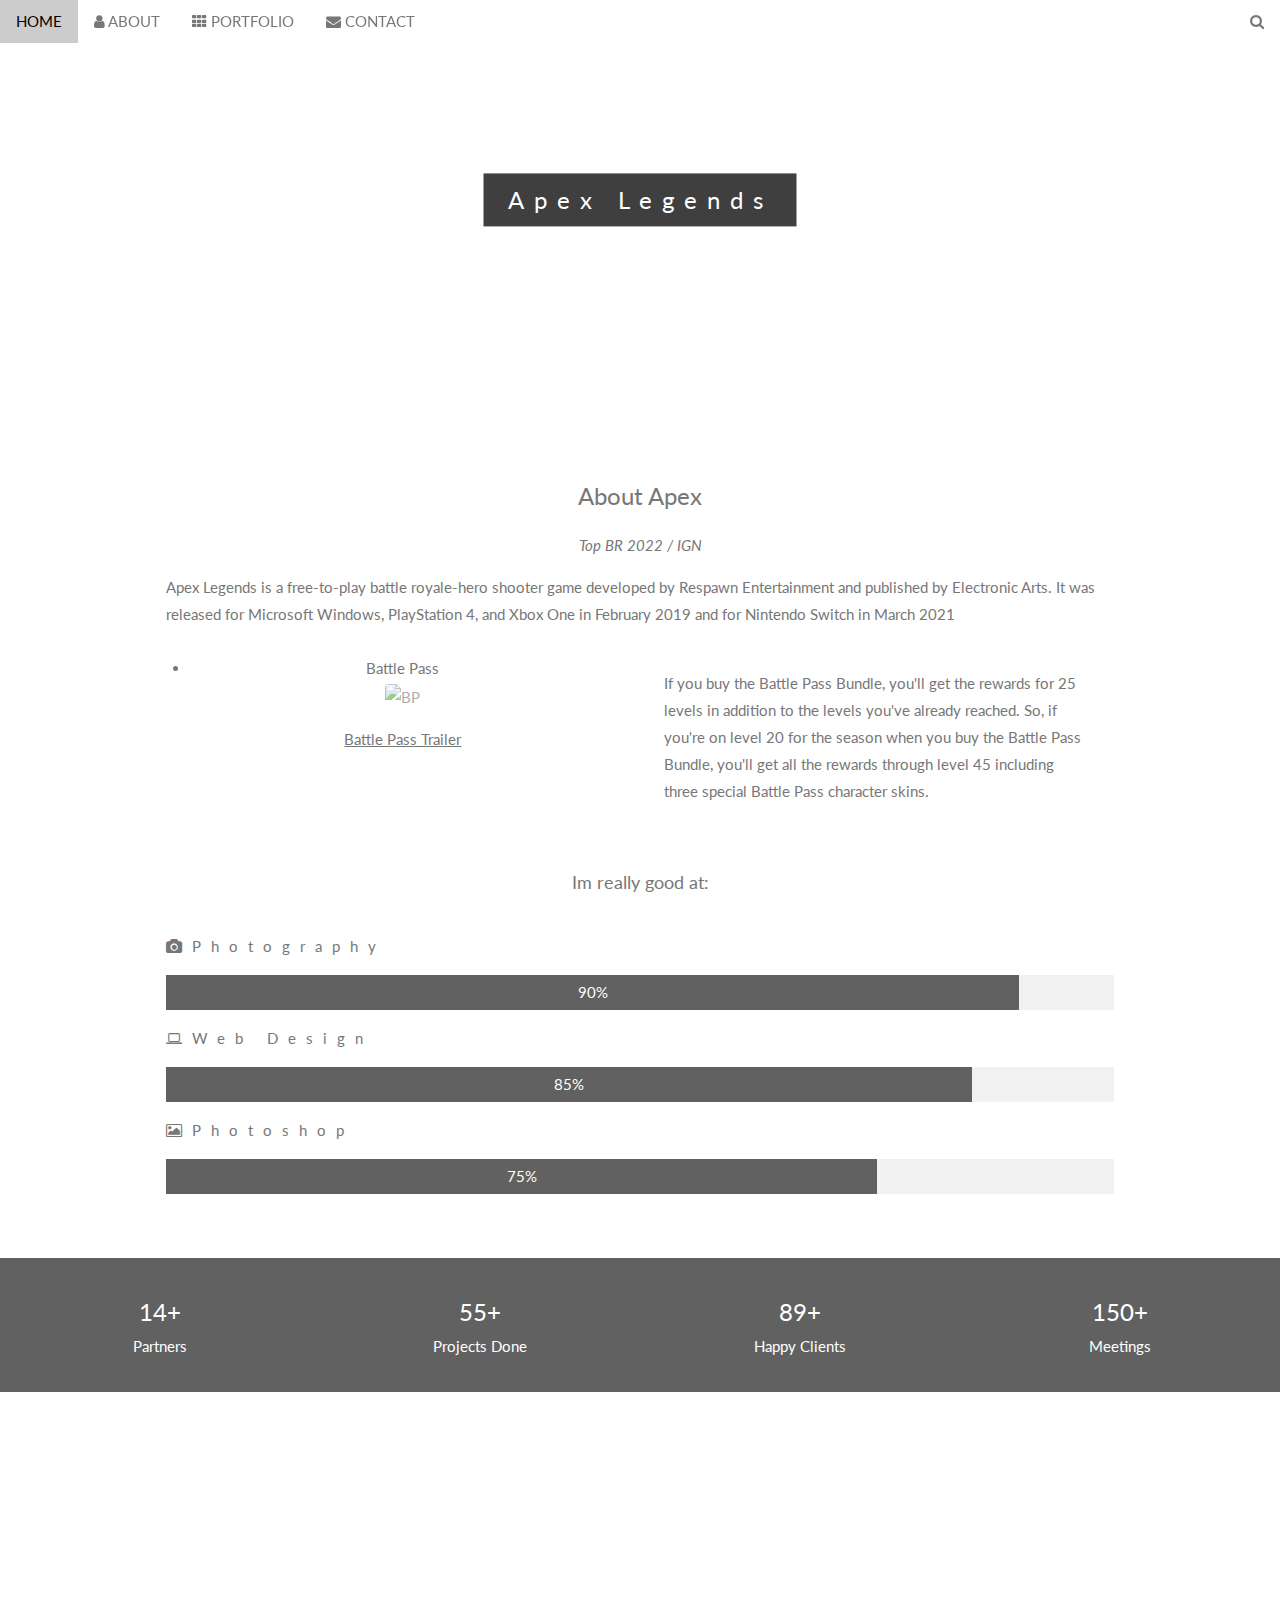
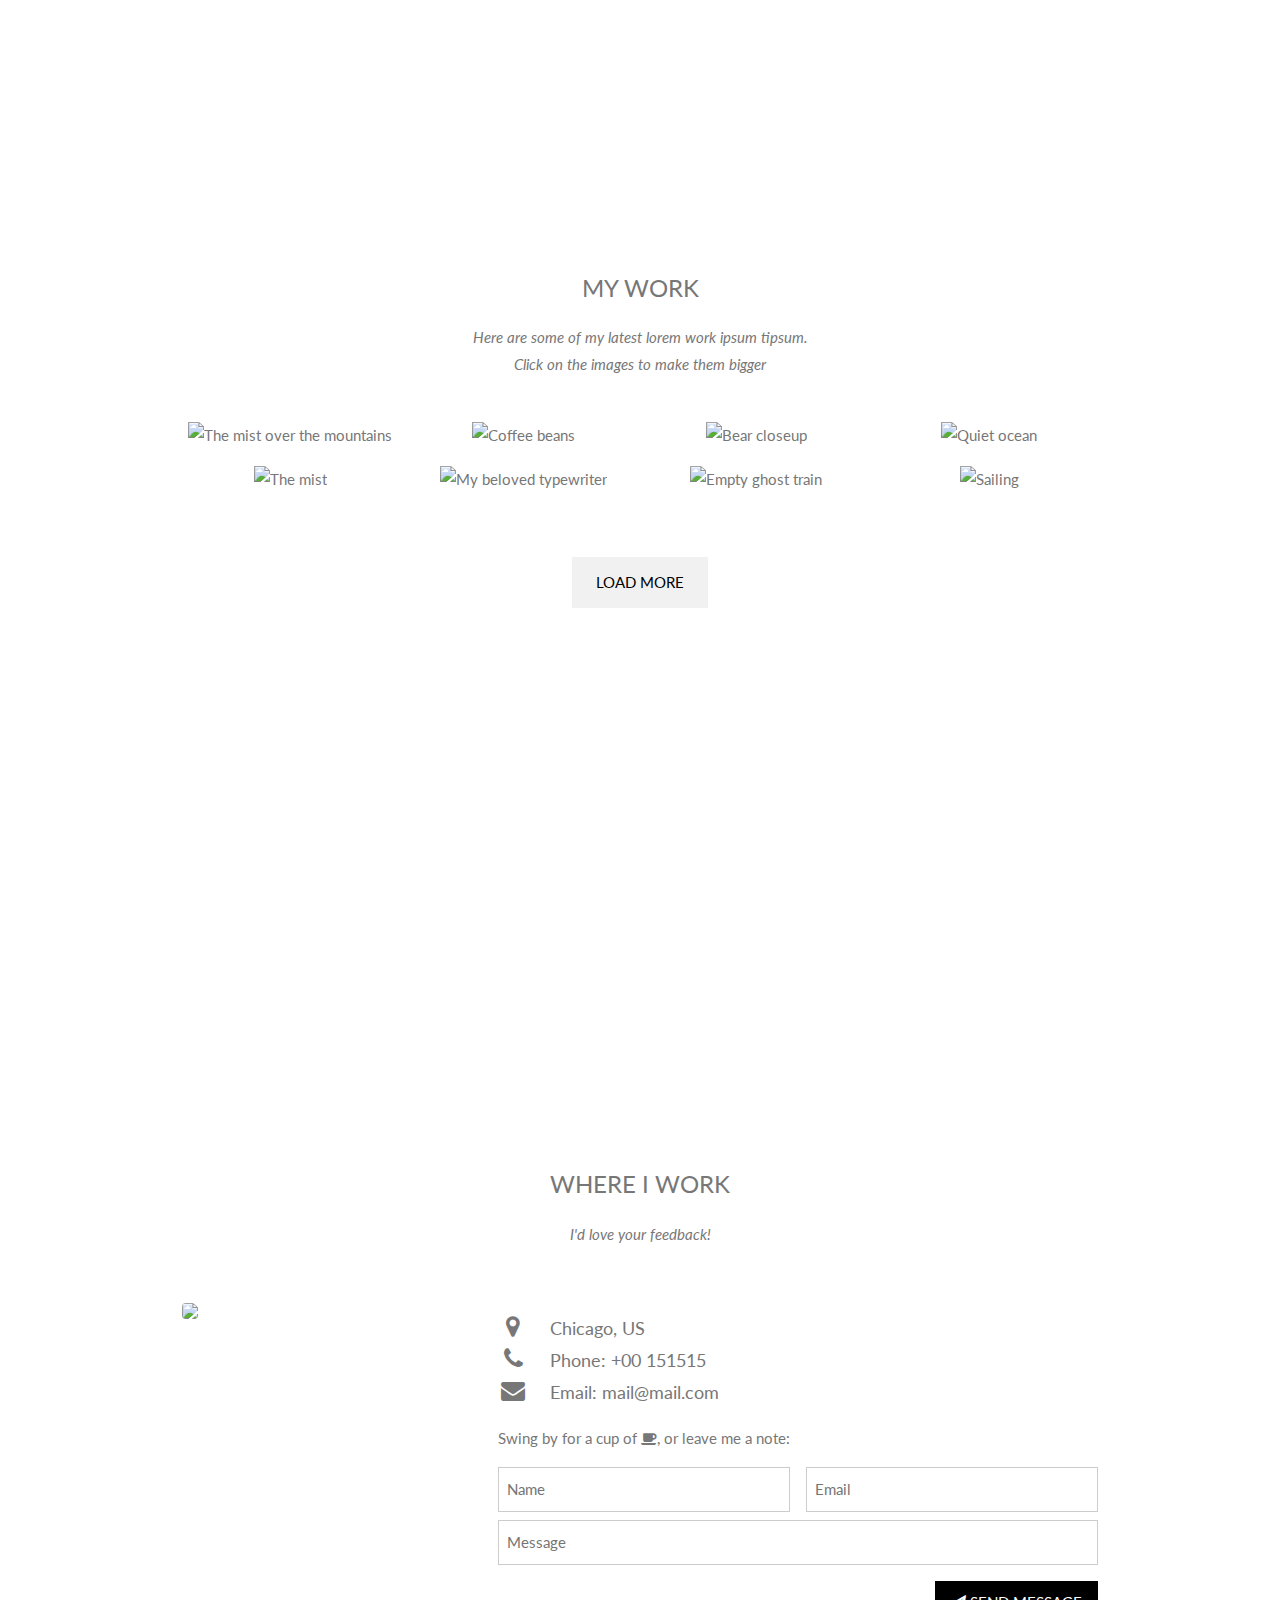
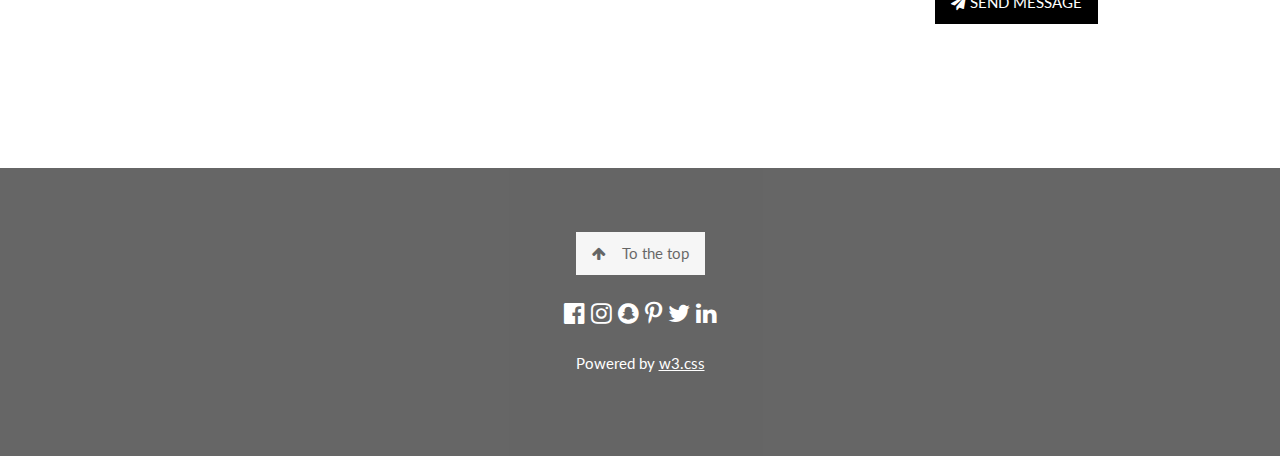
==== full website.html @ 447d1e26 "Add files via upload" ====
<!DOCTYPE html>
<html>
<head>
<title>W3.CSS Template</title>
<meta charset="UTF-8">
<meta name="viewport" content="width=device-width, initial-scale=1">
<link rel="stylesheet" href="https://www.w3schools.com/w3css/4/w3.css">
<link rel="stylesheet" href="https://fonts.googleapis.com/css?family=Lato">
<link rel="stylesheet" href="https://cdnjs.cloudflare.com/ajax/libs/font-awesome/4.7.0/css/font-awesome.min.css">
<style>
body,h1,h2,h3,h4,h5,h6 {font-family: "Lato", sans-serif;}
body, html {
  height: 100%;
  color: #777;
  line-height: 1.8;
}

/* Create a Parallax Effect */
.bgimg-1, .bgimg-2, .bgimg-3 {
  background-attachment: fixed;
  background-position: center;
  background-repeat: no-repeat;
  background-size: cover;
}

/* First image (Logo. Full height) */
.bgimg-1 {
  background-image: url('https://s2.best-wallpaper.net/wallpaper/3840x2160/1908/Apex-Legends_3840x2160.jpg');
  min-height: 100%;
}

/* Second image (Portfolio) */
.bgimg-2 {
  background-image: url("https://s2.best-wallpaper.net/wallpaper/3840x2160/1908/Apex-Legends_3840x2160.jpg");
  min-height: 400px;
}

/* Third image (Contact) */
.bgimg-3 {
  background-image: url("/w3images/parallax3.jpg");
  min-height: 400px;
}

.w3-wide {letter-spacing: 10px;}
.w3-hover-opacity {cursor: pointer;}

/* Turn off parallax scrolling for tablets and phones */
@media only screen and (max-device-width: 1600px) {
  .bgimg-1, .bgimg-2, .bgimg-3 {
    background-attachment: scroll;
    min-height: 400px;
  }
}
</style>
</head>
<body>

<!-- Navbar (sit on top) -->
<div class="w3-top">
  <div class="w3-bar" id="myNavbar">
    <a class="w3-bar-item w3-button w3-hover-black w3-hide-medium w3-hide-large w3-right" href="javascript:void(0);" onclick="toggleFunction()" title="Toggle Navigation Menu">
      <i class="fa fa-bars"></i>
    </a>
    <a href="#home" class="w3-bar-item w3-button">HOME</a>
    <a href="#about" class="w3-bar-item w3-button w3-hide-small"><i class="fa fa-user"></i> ABOUT</a>
    <a href="#portfolio" class="w3-bar-item w3-button w3-hide-small"><i class="fa fa-th"></i> PORTFOLIO</a>
    <a href="#contact" class="w3-bar-item w3-button w3-hide-small"><i class="fa fa-envelope"></i> CONTACT</a>
    <a href="#" class="w3-bar-item w3-button w3-hide-small w3-right w3-hover-red">
      <i class="fa fa-search"></i>
    </a>
  </div>

  <!-- Navbar on small screens -->
  <div id="navDemo" class="w3-bar-block w3-white w3-hide w3-hide-large w3-hide-medium">
    <a href="#about" class="w3-bar-item w3-button" onclick="toggleFunction()">ABOUT</a>
    <a href="#portfolio" class="w3-bar-item w3-button" onclick="toggleFunction()">PORTFOLIO</a>
    <a href="#contact" class="w3-bar-item w3-button" onclick="toggleFunction()">CONTACT</a>
    <a href="#" class="w3-bar-item w3-button">SEARCH</a>
  </div>
</div>

<!-- First Parallax Image with Logo Text -->
<div class="bgimg-1 w3-display-container w3-opacity-min" id="home">
  <div class="w3-display-middle" style="white-space:nowrap;">
    <span class="w3-center w3-padding-large w3-black w3-xlarge w3-wide w3-animate-opacity">Apex <span class="w3-hide-small">Legends</span> </span>
  </div>
</div>

<!-- Container (About Section) -->
<div class="w3-content w3-container w3-padding-64" id="about">
  <h3 class="w3-center">About Apex</h3>
  <p class="w3-center"><em>Top BR 2022 / IGN</em></p>
  <p>Apex Legends is a free-to-play battle royale-hero shooter game developed by Respawn
       Entertainment and published by Electronic Arts. It was released for Microsoft Windows, PlayStation 4, and Xbox One in February 2019
        and for Nintendo Switch in March 2021</p>
  <div class="w3-row">
    <div class="w3-col m6 w3-center w3-padding-large">
        <li>Battle Pass</li>
      <img src="https://i.ytimg.com/vi/gZVpiWUctLo/maxresdefault.jpg" class="w3-round w3-image w3-opacity w3-hover-opacity-off" alt="BP" width="500" height="333">
      <a href="https://www.youtube.com/watch?v=gZVpiWUctLo&vl=en"><p>Battle Pass Trailer</p></a>
    </div>

    <!-- Hide this text on small devices -->
    <div class="w3-col m6 w3-hide-small w3-padding-large">
      <p>If you buy the Battle Pass Bundle, you'll get the rewards for 25 levels in addition to the levels you've already reached. So, if you're on level 
          20 for the season when you buy the Battle Pass Bundle, you'll get all the rewards through level 45 including three special Battle Pass character skins.</p>
    </div>
  </div>
  <p class="w3-large w3-center w3-padding-16">Im really good at:</p>
  <p class="w3-wide"><i class="fa fa-camera"></i>Photography</p>
  <div class="w3-light-grey">
    <div class="w3-container w3-padding-small w3-dark-grey w3-center" style="width:90%">90%</div>
  </div>
  <p class="w3-wide"><i class="fa fa-laptop"></i>Web Design</p>
  <div class="w3-light-grey">
    <div class="w3-container w3-padding-small w3-dark-grey w3-center" style="width:85%">85%</div>
  </div>
  <p class="w3-wide"><i class="fa fa-photo"></i>Photoshop</p>
  <div class="w3-light-grey">
    <div class="w3-container w3-padding-small w3-dark-grey w3-center" style="width:75%">75%</div>
  </div>
</div>

<div class="w3-row w3-center w3-dark-grey w3-padding-16">
  <div class="w3-quarter w3-section">
    <span class="w3-xlarge">14+</span><br>
    Partners
  </div>
  <div class="w3-quarter w3-section">
    <span class="w3-xlarge">55+</span><br>
    Projects Done
  </div>
  <div class="w3-quarter w3-section">
    <span class="w3-xlarge">89+</span><br>
    Happy Clients
  </div>
  <div class="w3-quarter w3-section">
    <span class="w3-xlarge">150+</span><br>
    Meetings
  </div>
</div>

<!-- Second Parallax Image with Portfolio Text -->
<div class="bgimg-2 w3-display-container w3-opacity-min">
  <div class="w3-display-middle">
    <span class="w3-xxlarge w3-text-white w3-wide"></span>
  </div>
</div>

<!-- Container (Portfolio Section) -->
<div class="w3-content w3-container w3-padding-64" id="portfolio">
  <h3 class="w3-center">MY WORK</h3>
  <p class="w3-center"><em>Here are some of my latest lorem work ipsum tipsum.<br> Click on the images to make them bigger</em></p><br>

  <!-- Responsive Grid. Four columns on tablets, laptops and desktops. Will stack on mobile devices/small screens (100% width) -->
  <div class="w3-row-padding w3-center">
    <div class="w3-col m3">
      <img src="/w3images/p1.jpg" style="width:100%" onclick="onClick(this)" class="w3-hover-opacity" alt="The mist over the mountains">
    </div>

    <div class="w3-col m3">
      <img src="/w3images/p2.jpg" style="width:100%" onclick="onClick(this)" class="w3-hover-opacity" alt="Coffee beans">
    </div>

    <div class="w3-col m3">
      <img src="/w3images/p3.jpg" style="width:100%" onclick="onClick(this)" class="w3-hover-opacity" alt="Bear closeup">
    </div>

    <div class="w3-col m3">
      <img src="/w3images/p4.jpg" style="width:100%" onclick="onClick(this)" class="w3-hover-opacity" alt="Quiet ocean">
    </div>
  </div>

  <div class="w3-row-padding w3-center w3-section">
    <div class="w3-col m3">
      <img src="/w3images/p5.jpg" style="width:100%" onclick="onClick(this)" class="w3-hover-opacity" alt="The mist">
    </div>

    <div class="w3-col m3">
      <img src="/w3images/p6.jpg" style="width:100%" onclick="onClick(this)" class="w3-hover-opacity" alt="My beloved typewriter">
    </div>

    <div class="w3-col m3">
      <img src="/w3images/p7.jpg" style="width:100%" onclick="onClick(this)" class="w3-hover-opacity" alt="Empty ghost train">
    </div>

    <div class="w3-col m3">
      <img src="/w3images/p8.jpg" style="width:100%" onclick="onClick(this)" class="w3-hover-opacity" alt="Sailing">
    </div>
    <button class="w3-button w3-padding-large w3-light-grey" style="margin-top:64px">LOAD MORE</button>
  </div>
</div>

<!-- Modal for full size images on click-->
<div id="modal01" class="w3-modal w3-black" onclick="this.style.display='none'">
  <span class="w3-button w3-large w3-black w3-display-topright" title="Close Modal Image"><i class="fa fa-remove"></i></span>
  <div class="w3-modal-content w3-animate-zoom w3-center w3-transparent w3-padding-64">
    <img id="img01" class="w3-image">
    <p id="caption" class="w3-opacity w3-large"></p>
  </div>
</div>

<!-- Third Parallax Image with Portfolio Text -->
<div class="bgimg-3 w3-display-container w3-opacity-min">
  <div class="w3-display-middle">
     <span class="w3-xxlarge w3-text-white w3-wide">CONTACT</span>
  </div>
</div>

<!-- Container (Contact Section) -->
<div class="w3-content w3-container w3-padding-64" id="contact">
  <h3 class="w3-center">WHERE I WORK</h3>
  <p class="w3-center"><em>I'd love your feedback!</em></p>

  <div class="w3-row w3-padding-32 w3-section">
    <div class="w3-col m4 w3-container">
      <img src="/w3images/map.jpg" class="w3-image w3-round" style="width:100%">
    </div>
    <div class="w3-col m8 w3-panel">
      <div class="w3-large w3-margin-bottom">
        <i class="fa fa-map-marker fa-fw w3-hover-text-black w3-xlarge w3-margin-right"></i> Chicago, US<br>
        <i class="fa fa-phone fa-fw w3-hover-text-black w3-xlarge w3-margin-right"></i> Phone: +00 151515<br>
        <i class="fa fa-envelope fa-fw w3-hover-text-black w3-xlarge w3-margin-right"></i> Email: mail@mail.com<br>
      </div>
      <p>Swing by for a cup of <i class="fa fa-coffee"></i>, or leave me a note:</p>
      <form action="/action_page.php" target="_blank">
        <div class="w3-row-padding" style="margin:0 -16px 8px -16px">
          <div class="w3-half">
            <input class="w3-input w3-border" type="text" placeholder="Name" required name="Name">
          </div>
          <div class="w3-half">
            <input class="w3-input w3-border" type="text" placeholder="Email" required name="Email">
          </div>
        </div>
        <input class="w3-input w3-border" type="text" placeholder="Message" required name="Message">
        <button class="w3-button w3-black w3-right w3-section" type="submit">
          <i class="fa fa-paper-plane"></i> SEND MESSAGE
        </button>
      </form>
    </div>
  </div>
</div>

<!-- Footer -->
<footer class="w3-center w3-black w3-padding-64 w3-opacity w3-hover-opacity-off">
  <a href="#home" class="w3-button w3-light-grey"><i class="fa fa-arrow-up w3-margin-right"></i>To the top</a>
  <div class="w3-xlarge w3-section">
    <i class="fa fa-facebook-official w3-hover-opacity"></i>
    <i class="fa fa-instagram w3-hover-opacity"></i>
    <i class="fa fa-snapchat w3-hover-opacity"></i>
    <i class="fa fa-pinterest-p w3-hover-opacity"></i>
    <i class="fa fa-twitter w3-hover-opacity"></i>
    <i class="fa fa-linkedin w3-hover-opacity"></i>
  </div>
  <p>Powered by <a href="https://www.instagram.com/accounts/login/?next=/marcel.brard/" title="https://www.instagram.com/accounts/login/?next=/marcel.brard/" target="_blank" class="w3-hover-text-green">w3.css</a></p>
</footer>
 
<script>
// Modal Image Gallery
function onClick(element) {
  document.getElementById("img01").src = element.src;
  document.getElementById("modal01").style.display = "block";
  var captionText = document.getElementById("caption");
  captionText.innerHTML = element.alt;
}

// Change style of navbar on scroll
window.onscroll = function() {myFunction()};
function myFunction() {
    var navbar = document.getElementById("myNavbar");
    if (document.body.scrollTop > 100 || document.documentElement.scrollTop > 100) {
        navbar.className = "w3-bar" + " w3-card" + " w3-animate-top" + " w3-white";
    } else {
        navbar.className = navbar.className.replace(" w3-card w3-animate-top w3-white", "");
    }
}

// Used to toggle the menu on small screens when clicking on the menu button
function toggleFunction() {
    var x = document.getElementById("navDemo");
    if (x.className.indexOf("w3-show") == -1) {
        x.className += " w3-show";
    } else {
        x.className = x.className.replace(" w3-show", "");
    }
}
</script>

</body>
</html>
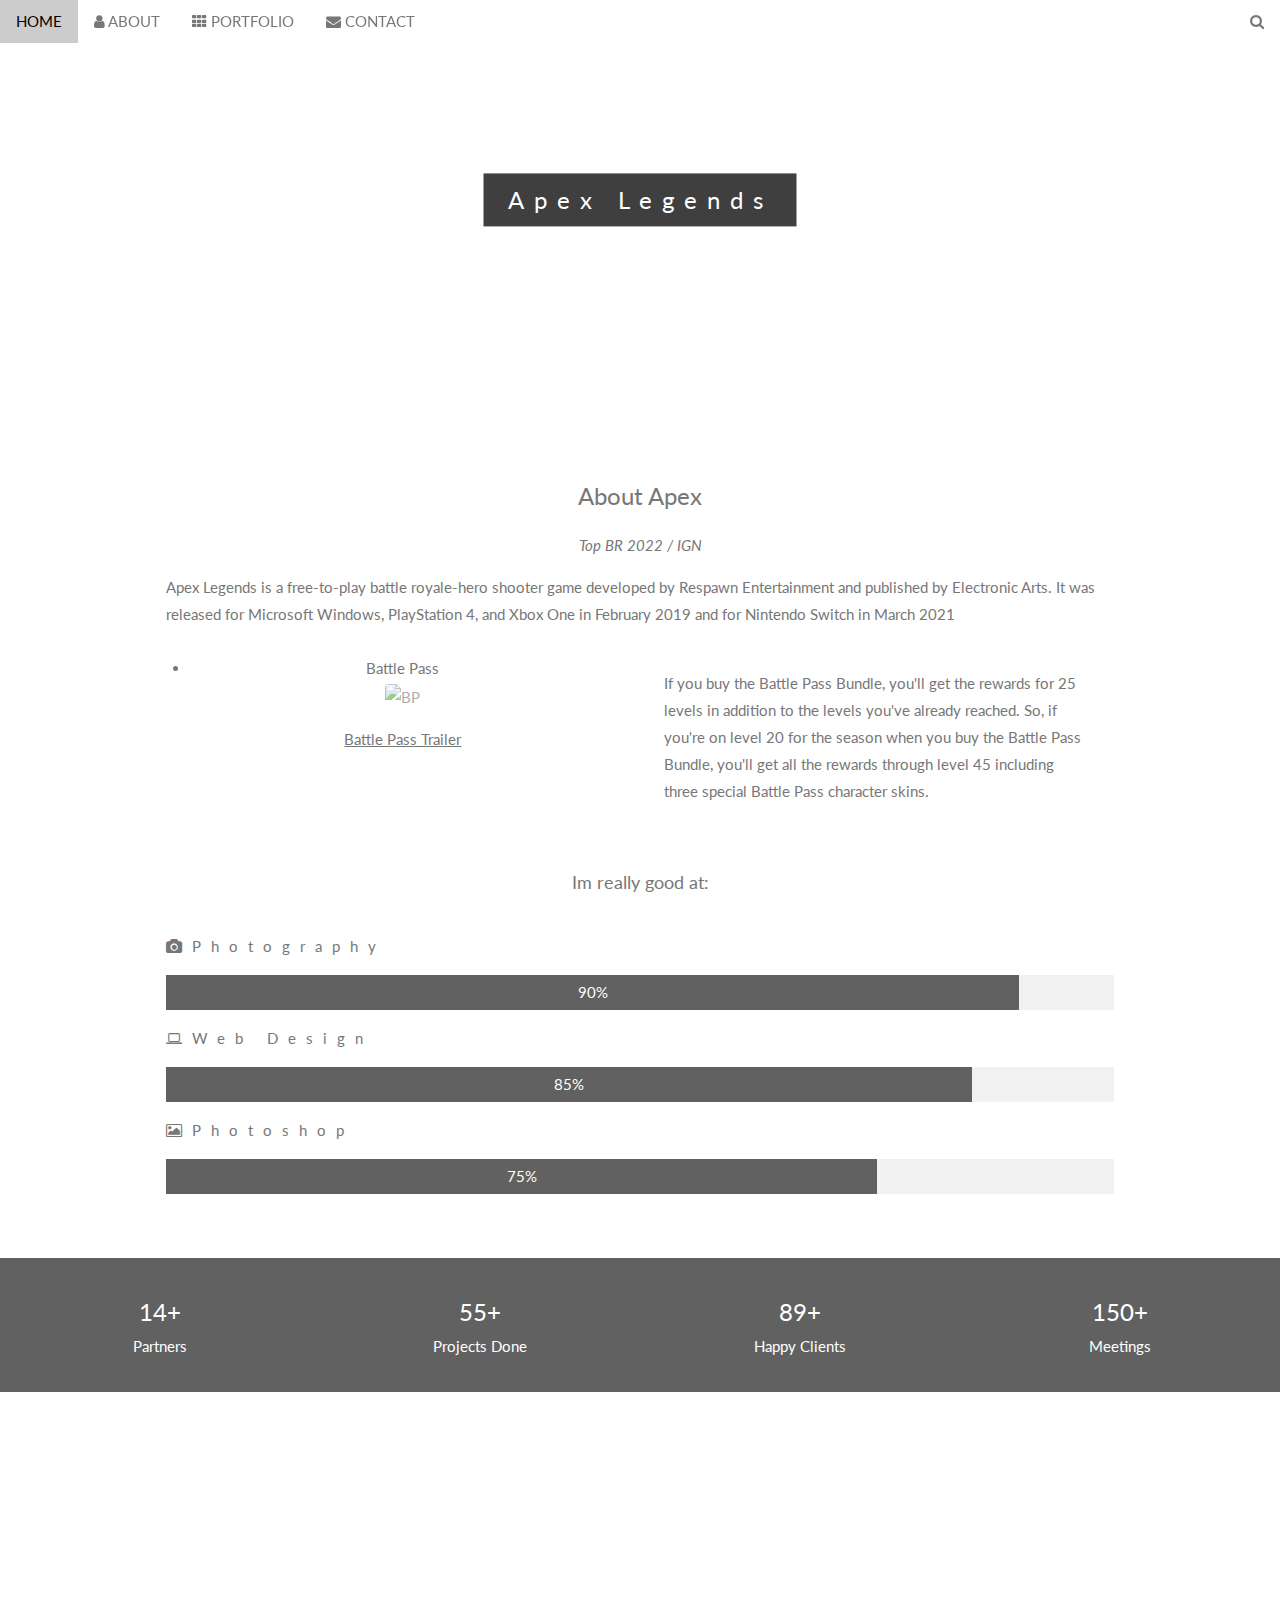
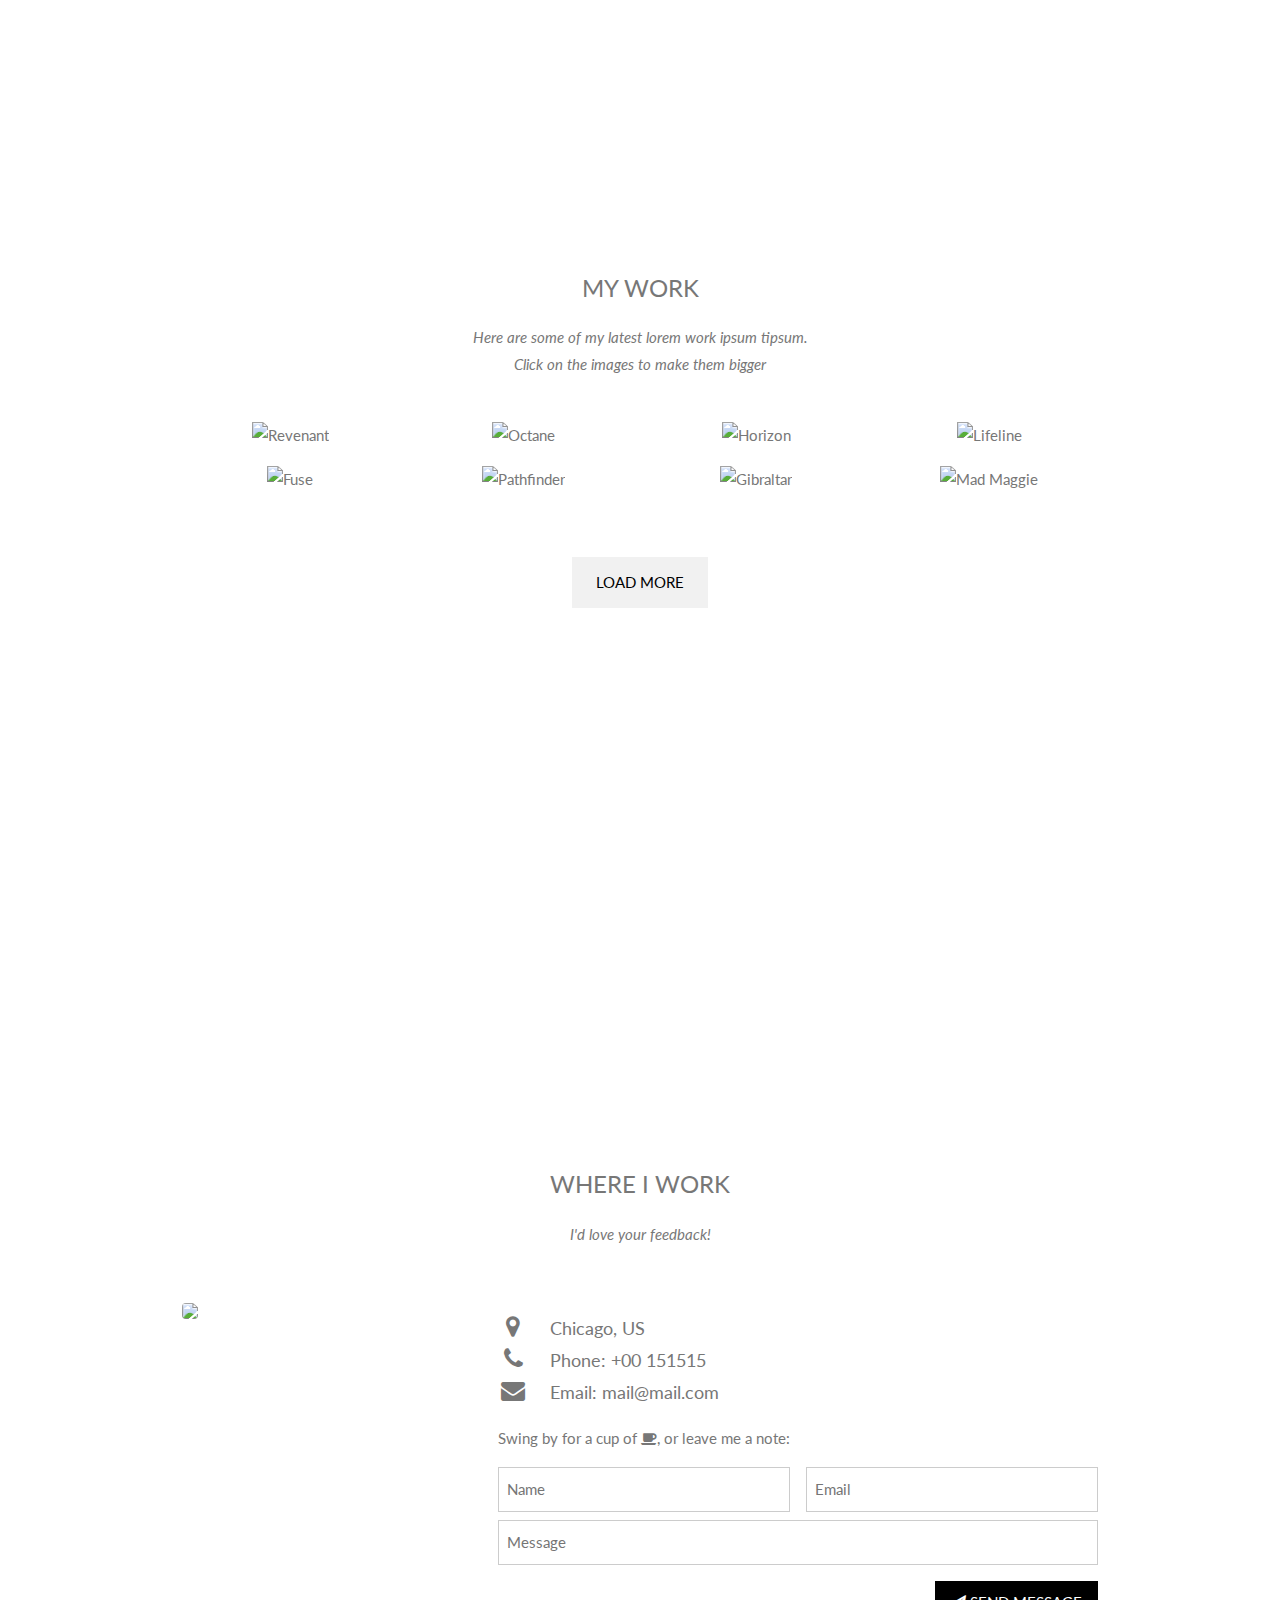
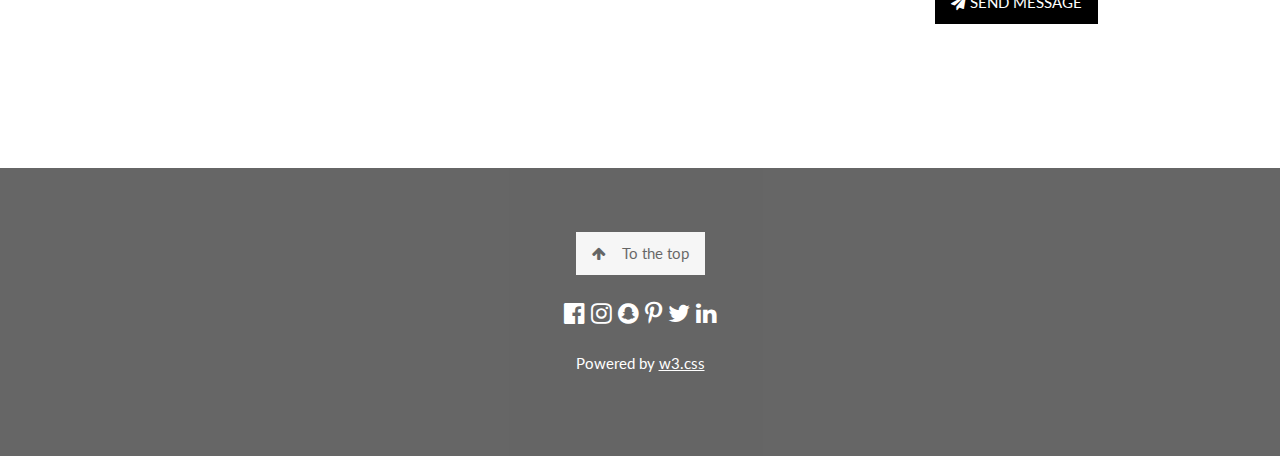
==== commit 47af4051: "ae" ====
--- a/full website.html
+++ b/full website.html
@@ -155,37 +155,37 @@
   <!-- Responsive Grid. Four columns on tablets, laptops and desktops. Will stack on mobile devices/small screens (100% width) -->
   <div class="w3-row-padding w3-center">
     <div class="w3-col m3">
-      <img src="/w3images/p1.jpg" style="width:100%" onclick="onClick(this)" class="w3-hover-opacity" alt="The mist over the mountains">
-    </div>
-
-    <div class="w3-col m3">
-      <img src="/w3images/p2.jpg" style="width:100%" onclick="onClick(this)" class="w3-hover-opacity" alt="Coffee beans">
-    </div>
-
-    <div class="w3-col m3">
-      <img src="/w3images/p3.jpg" style="width:100%" onclick="onClick(this)" class="w3-hover-opacity" alt="Bear closeup">
-    </div>
-
-    <div class="w3-col m3">
-      <img src="/w3images/p4.jpg" style="width:100%" onclick="onClick(this)" class="w3-hover-opacity" alt="Quiet ocean">
+      <img src="https://i.pinimg.com/originals/f7/d7/ca/f7d7cad0768279777ae8b61e0791129c.jpg" style="width:100%" onclick="onClick(this)" class="w3-hover-opacity" alt="Revenant">
+    </div>
+
+    <div class="w3-col m3">
+      <img src="https://static.wikia.nocookie.net/apex-legends-universe/images/3/33/326-3267162_apex-legends-octane-apex-legends-octane-png-transparent.png/revision/latest?cb=20200212145108" style="width:100%" onclick="onClick(this)" class="w3-hover-opacity" alt="Octane">
+    </div>
+
+    <div class="w3-col m3">
+      <img src="https://cdnb.artstation.com/p/assets/images/images/040/096/571/large/olivier-couston-horizon-01.jpg?1627857853" style="width:100%" onclick="onClick(this)" class="w3-hover-opacity" alt="Horizon">
+    </div>
+
+    <div class="w3-col m3">
+      <img src="/w3images/p4.jpg" style="width:100%" onclick="onClick(this)" class="w3-hover-opacity" alt="Lifeline">
     </div>
   </div>
 
   <div class="w3-row-padding w3-center w3-section">
     <div class="w3-col m3">
-      <img src="/w3images/p5.jpg" style="width:100%" onclick="onClick(this)" class="w3-hover-opacity" alt="The mist">
-    </div>
-
-    <div class="w3-col m3">
-      <img src="/w3images/p6.jpg" style="width:100%" onclick="onClick(this)" class="w3-hover-opacity" alt="My beloved typewriter">
-    </div>
-
-    <div class="w3-col m3">
-      <img src="/w3images/p7.jpg" style="width:100%" onclick="onClick(this)" class="w3-hover-opacity" alt="Empty ghost train">
-    </div>
-
-    <div class="w3-col m3">
-      <img src="/w3images/p8.jpg" style="width:100%" onclick="onClick(this)" class="w3-hover-opacity" alt="Sailing">
+      <img src="/w3images/p5.jpg" style="width:100%" onclick="onClick(this)" class="w3-hover-opacity" alt="Fuse">
+    </div>
+
+    <div class="w3-col m3">
+      <img src="/w3images/p6.jpg" style="width:100%" onclick="onClick(this)" class="w3-hover-opacity" alt="Pathfinder">
+    </div>
+
+    <div class="w3-col m3">
+      <img src="/w3images/p7.jpg" style="width:100%" onclick="onClick(this)" class="w3-hover-opacity" alt="Gibraltar">
+    </div>
+
+    <div class="w3-col m3">
+      <img src="/w3images/p8.jpg" style="width:100%" onclick="onClick(this)" class="w3-hover-opacity" alt="Mad Maggie">
     </div>
     <button class="w3-button w3-padding-large w3-light-grey" style="margin-top:64px">LOAD MORE</button>
   </div>
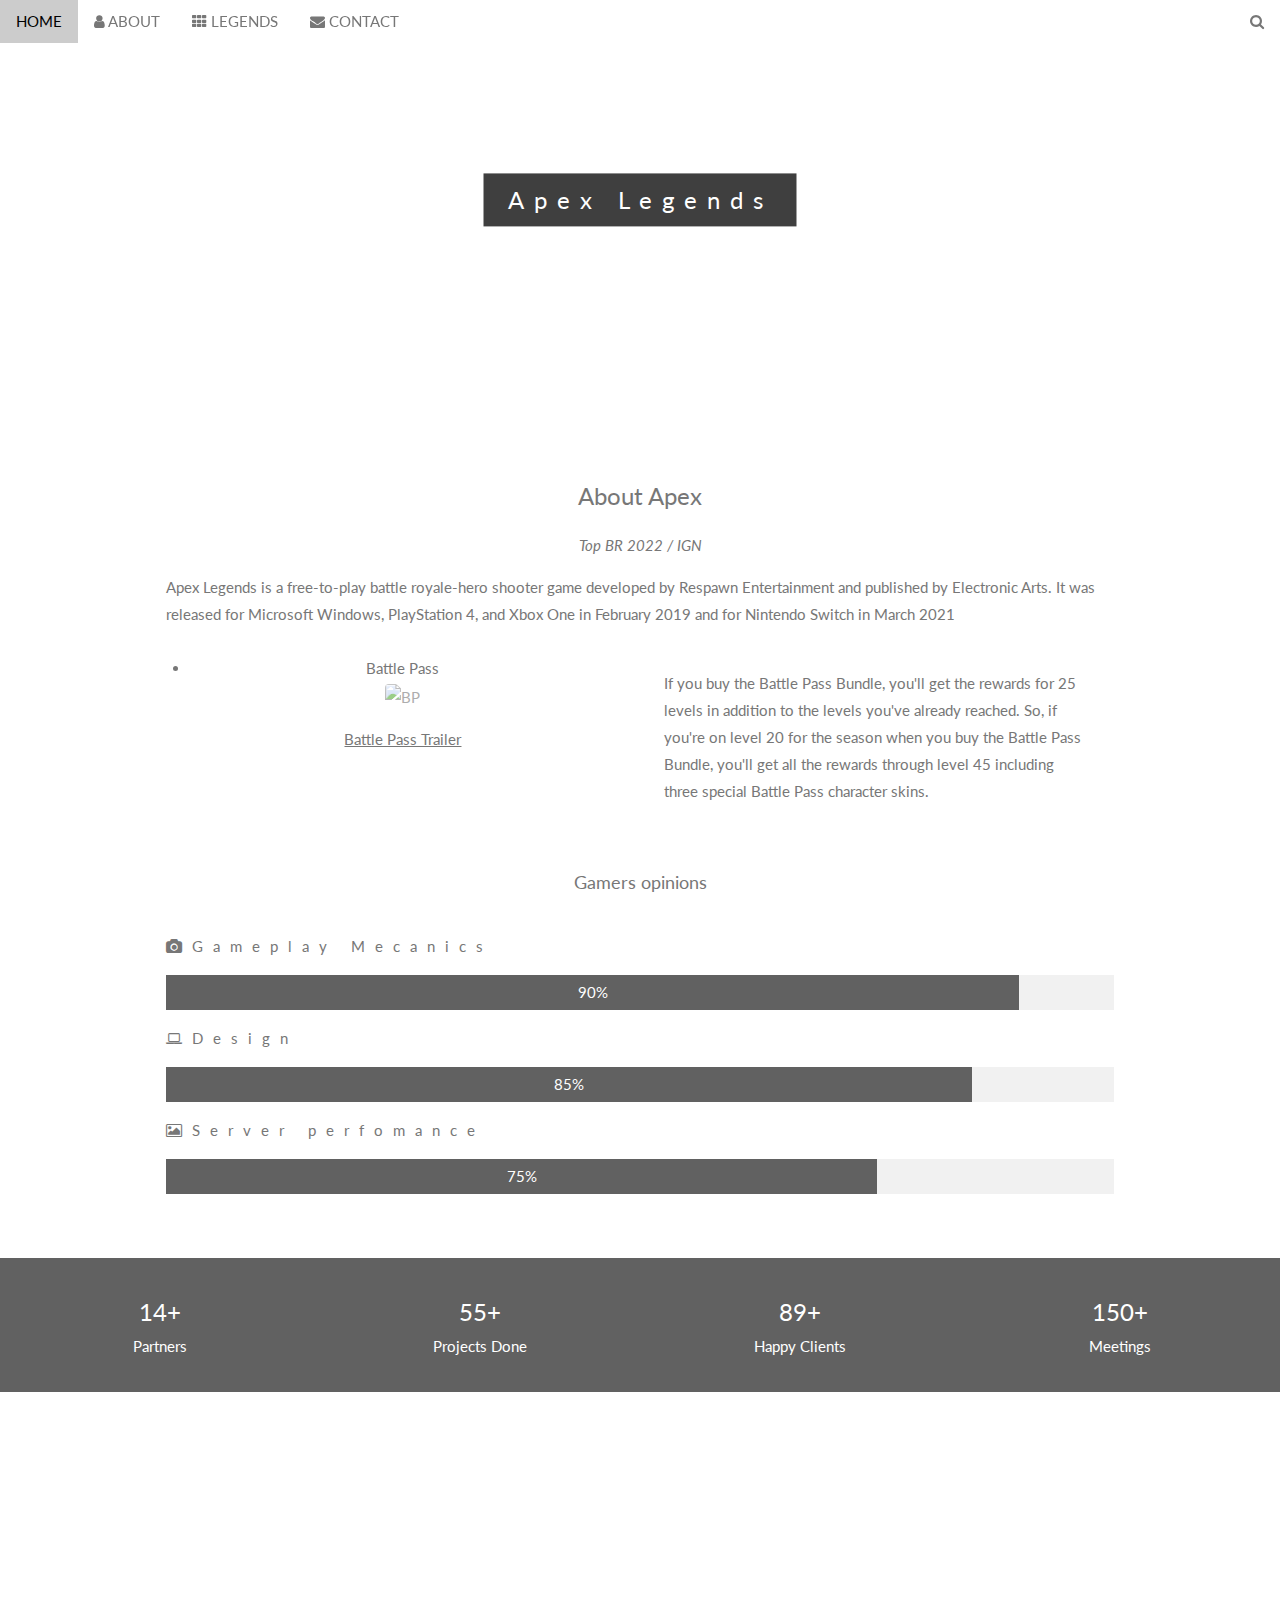
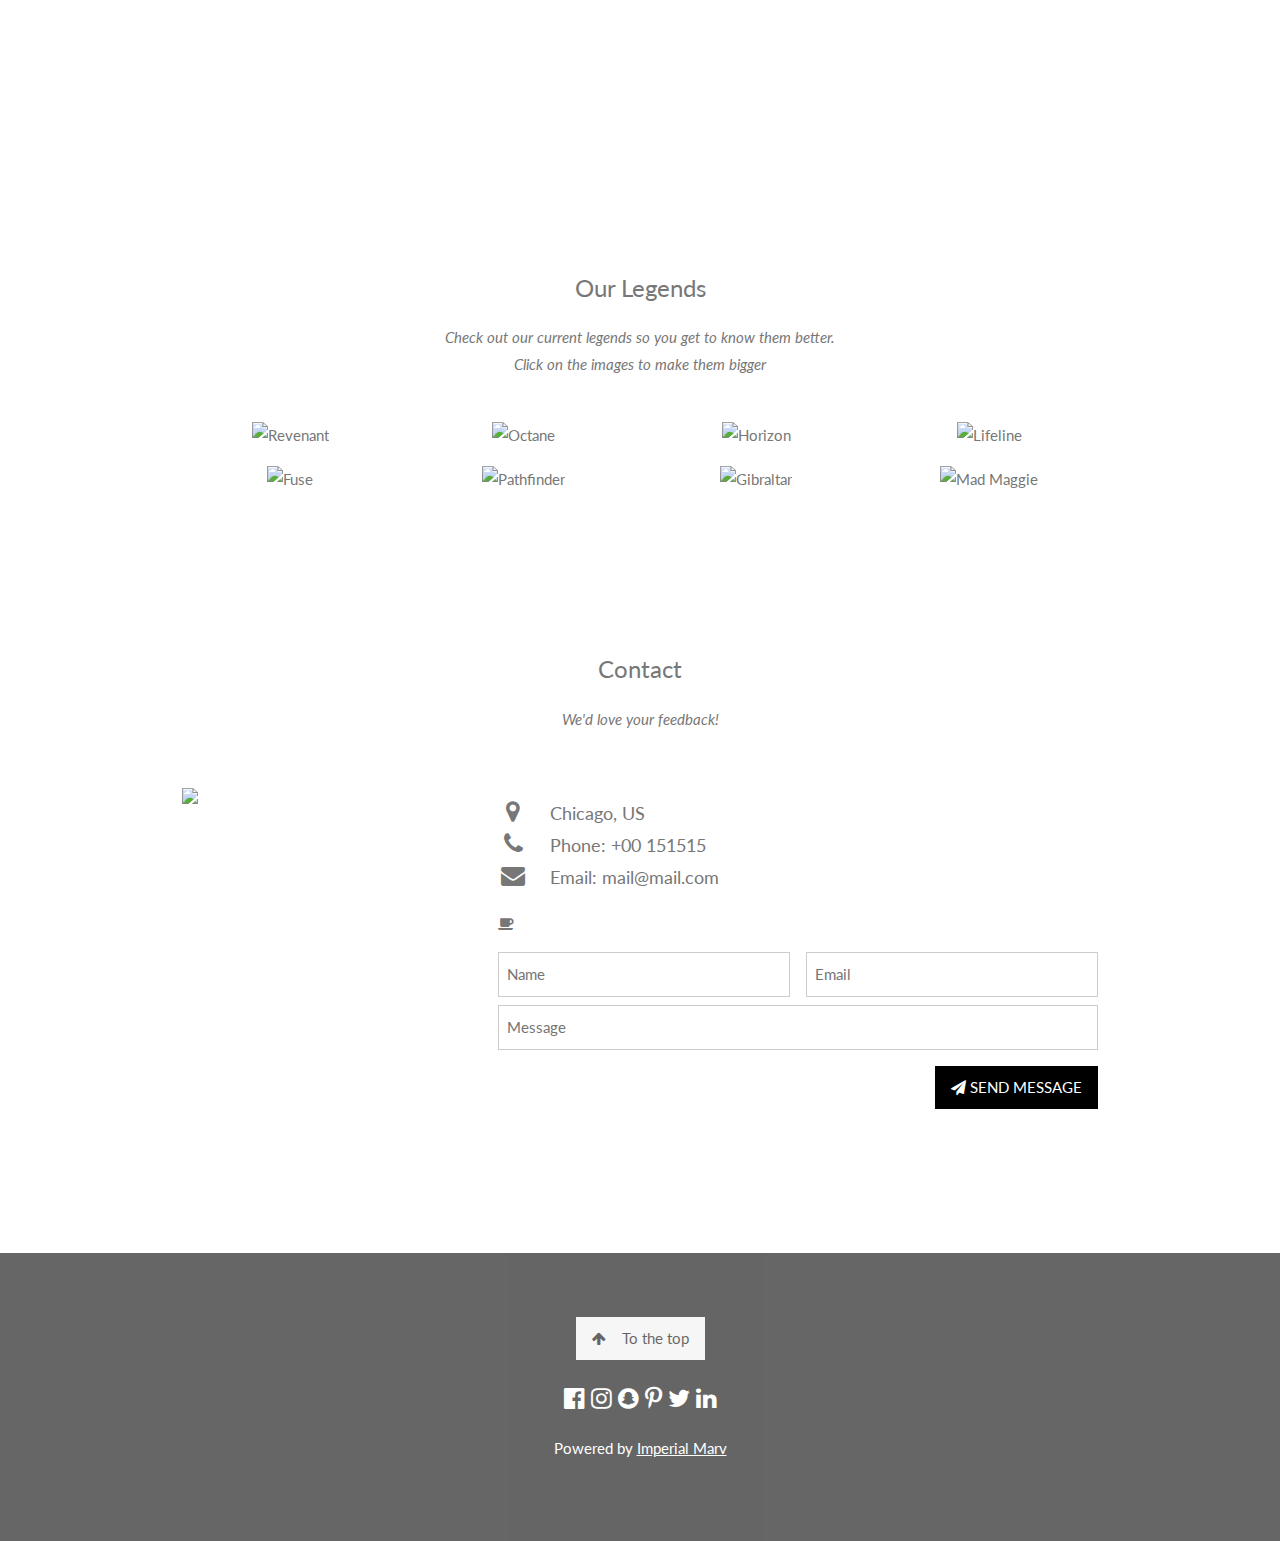
==== commit ad80bbb2: "Update full website.html" ====
--- a/full website.html
+++ b/full website.html
@@ -1,7 +1,7 @@
 <!DOCTYPE html>
 <html>
 <head>
-<title>W3.CSS Template</title>
+<title>Apex</title>
 <meta charset="UTF-8">
 <meta name="viewport" content="width=device-width, initial-scale=1">
 <link rel="stylesheet" href="https://www.w3schools.com/w3css/4/w3.css">
@@ -63,7 +63,7 @@
     </a>
     <a href="#home" class="w3-bar-item w3-button">HOME</a>
     <a href="#about" class="w3-bar-item w3-button w3-hide-small"><i class="fa fa-user"></i> ABOUT</a>
-    <a href="#portfolio" class="w3-bar-item w3-button w3-hide-small"><i class="fa fa-th"></i> PORTFOLIO</a>
+    <a href="#portfolio" class="w3-bar-item w3-button w3-hide-small"><i class="fa fa-th"></i> LEGENDS</a>
     <a href="#contact" class="w3-bar-item w3-button w3-hide-small"><i class="fa fa-envelope"></i> CONTACT</a>
     <a href="#" class="w3-bar-item w3-button w3-hide-small w3-right w3-hover-red">
       <i class="fa fa-search"></i>
@@ -106,16 +106,16 @@
           20 for the season when you buy the Battle Pass Bundle, you'll get all the rewards through level 45 including three special Battle Pass character skins.</p>
     </div>
   </div>
-  <p class="w3-large w3-center w3-padding-16">Im really good at:</p>
-  <p class="w3-wide"><i class="fa fa-camera"></i>Photography</p>
+  <p class="w3-large w3-center w3-padding-16">Gamers opinions</p>
+  <p class="w3-wide"><i class="fa fa-camera"></i>Gameplay Mecanics</p>
   <div class="w3-light-grey">
     <div class="w3-container w3-padding-small w3-dark-grey w3-center" style="width:90%">90%</div>
   </div>
-  <p class="w3-wide"><i class="fa fa-laptop"></i>Web Design</p>
+  <p class="w3-wide"><i class="fa fa-laptop"></i>Design</p>
   <div class="w3-light-grey">
     <div class="w3-container w3-padding-small w3-dark-grey w3-center" style="width:85%">85%</div>
   </div>
-  <p class="w3-wide"><i class="fa fa-photo"></i>Photoshop</p>
+  <p class="w3-wide"><i class="fa fa-photo"></i>Server perfomance</p>
   <div class="w3-light-grey">
     <div class="w3-container w3-padding-small w3-dark-grey w3-center" style="width:75%">75%</div>
   </div>
@@ -149,8 +149,8 @@
 
 <!-- Container (Portfolio Section) -->
 <div class="w3-content w3-container w3-padding-64" id="portfolio">
-  <h3 class="w3-center">MY WORK</h3>
-  <p class="w3-center"><em>Here are some of my latest lorem work ipsum tipsum.<br> Click on the images to make them bigger</em></p><br>
+  <h3 class="w3-center">Our Legends</h3>
+  <p class="w3-center"><em>Check out our current legends so you get to know them better.<br> Click on the images to make them bigger</em></p><br>
 
   <!-- Responsive Grid. Four columns on tablets, laptops and desktops. Will stack on mobile devices/small screens (100% width) -->
   <div class="w3-row-padding w3-center">
@@ -167,27 +167,27 @@
     </div>
 
     <div class="w3-col m3">
-      <img src="/w3images/p4.jpg" style="width:100%" onclick="onClick(this)" class="w3-hover-opacity" alt="Lifeline">
+      <img src="https://static.wikia.nocookie.net/apex-legends-universe/images/7/75/334-3349584_lifeline-lifeline-png-apex-legends-transparent-png.png/revision/latest?cb=20200210152812" style="width:100%" onclick="onClick(this)" class="w3-hover-opacity" alt="Lifeline">
     </div>
   </div>
 
   <div class="w3-row-padding w3-center w3-section">
     <div class="w3-col m3">
-      <img src="/w3images/p5.jpg" style="width:100%" onclick="onClick(this)" class="w3-hover-opacity" alt="Fuse">
-    </div>
-
-    <div class="w3-col m3">
-      <img src="/w3images/p6.jpg" style="width:100%" onclick="onClick(this)" class="w3-hover-opacity" alt="Pathfinder">
-    </div>
-
-    <div class="w3-col m3">
-      <img src="/w3images/p7.jpg" style="width:100%" onclick="onClick(this)" class="w3-hover-opacity" alt="Gibraltar">
-    </div>
-
-    <div class="w3-col m3">
-      <img src="/w3images/p8.jpg" style="width:100%" onclick="onClick(this)" class="w3-hover-opacity" alt="Mad Maggie">
-    </div>
-    <button class="w3-button w3-padding-large w3-light-grey" style="margin-top:64px">LOAD MORE</button>
+      <img src="https://latestgamestories.com/wp-content/uploads/2022/02/Las-10-mejores-mascaras-de-Fuse-en-Apex-Legends.jpg" style="width:100%" onclick="onClick(this)" class="w3-hover-opacity" alt="Fuse">
+    </div>
+
+    <div class="w3-col m3">
+      <img src="https://static.wikia.nocookie.net/apex-legends-universe/images/1/17/Apex-legends-pathfinder-character-art-01-ps4-us-25feb19.png/revision/latest?cb=20200211150529" style="width:100%" onclick="onClick(this)" class="w3-hover-opacity" alt="Pathfinder">
+    </div>
+
+    <div class="w3-col m3">
+      <img src="https://static.wikia.nocookie.net/apex-legends-universe/images/6/65/536-5365744_apex-legends-gibraltar-gay-hd-png-download.png/revision/latest?cb=20200210145522" style="width:100%" onclick="onClick(this)" class="w3-hover-opacity" alt="Gibraltar">
+    </div>
+
+    <div class="w3-col m3">
+      <img src="https://encrypted-tbn0.gstatic.com/images?q=tbn:ANd9GcQTJxSCJW3288EfzJ85vkl8fymYjcZiP9OP-JbIUt229gQqp-KikBvgVm6_vIPT8XZoZNc&usqp=CAU" style="width:100%" onclick="onClick(this)" class="w3-hover-opacity" alt="Mad Maggie">
+    </div>
+  
   </div>
 </div>
 
@@ -200,21 +200,15 @@
   </div>
 </div>
 
-<!-- Third Parallax Image with Portfolio Text -->
-<div class="bgimg-3 w3-display-container w3-opacity-min">
-  <div class="w3-display-middle">
-     <span class="w3-xxlarge w3-text-white w3-wide">CONTACT</span>
-  </div>
-</div>
 
 <!-- Container (Contact Section) -->
 <div class="w3-content w3-container w3-padding-64" id="contact">
-  <h3 class="w3-center">WHERE I WORK</h3>
-  <p class="w3-center"><em>I'd love your feedback!</em></p>
+  <h3 class="w3-center">Contact</h3>
+  <p class="w3-center"><em>We'd love your feedback!</em></p>
 
   <div class="w3-row w3-padding-32 w3-section">
     <div class="w3-col m4 w3-container">
-      <img src="/w3images/map.jpg" class="w3-image w3-round" style="width:100%">
+      <img src="https://1000marcas.net/wp-content/uploads/2020/03/Electronic-Arts-Logo-2006.png" class="ea logo" style="width:100%">
     </div>
     <div class="w3-col m8 w3-panel">
       <div class="w3-large w3-margin-bottom">
@@ -222,7 +216,7 @@
         <i class="fa fa-phone fa-fw w3-hover-text-black w3-xlarge w3-margin-right"></i> Phone: +00 151515<br>
         <i class="fa fa-envelope fa-fw w3-hover-text-black w3-xlarge w3-margin-right"></i> Email: mail@mail.com<br>
       </div>
-      <p>Swing by for a cup of <i class="fa fa-coffee"></i>, or leave me a note:</p>
+      <p><i class="fa fa-coffee"></i></p>
       <form action="/action_page.php" target="_blank">
         <div class="w3-row-padding" style="margin:0 -16px 8px -16px">
           <div class="w3-half">
@@ -252,7 +246,7 @@
     <i class="fa fa-twitter w3-hover-opacity"></i>
     <i class="fa fa-linkedin w3-hover-opacity"></i>
   </div>
-  <p>Powered by <a href="https://www.instagram.com/accounts/login/?next=/marcel.brard/" title="https://www.instagram.com/accounts/login/?next=/marcel.brard/" target="_blank" class="w3-hover-text-green">w3.css</a></p>
+  <p>Powered by <a href="https://www.tiktok.com/@imperialmarv" title="https://www.tiktok.com/@imperialmarv" target="_blank" class="w3-hover-text-green">Imperial Marv</a></p>
 </footer>
  
 <script>
